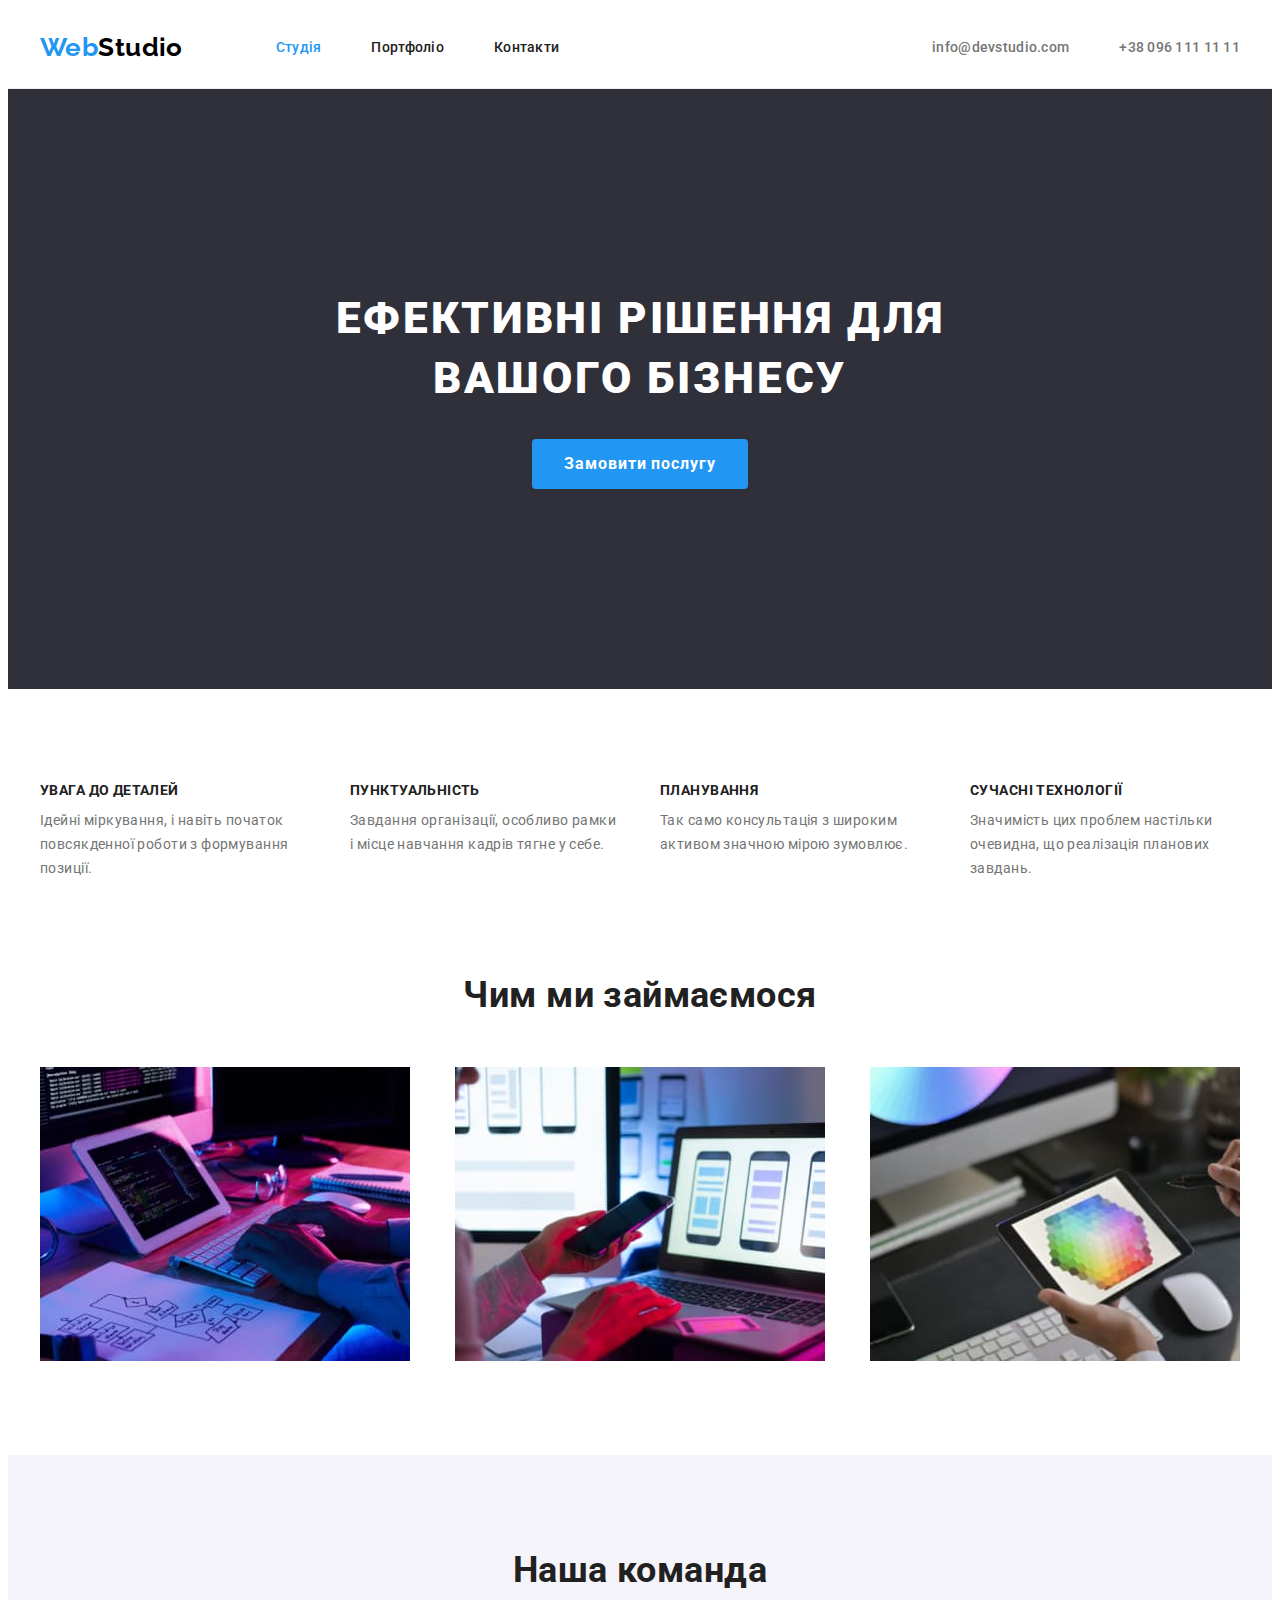
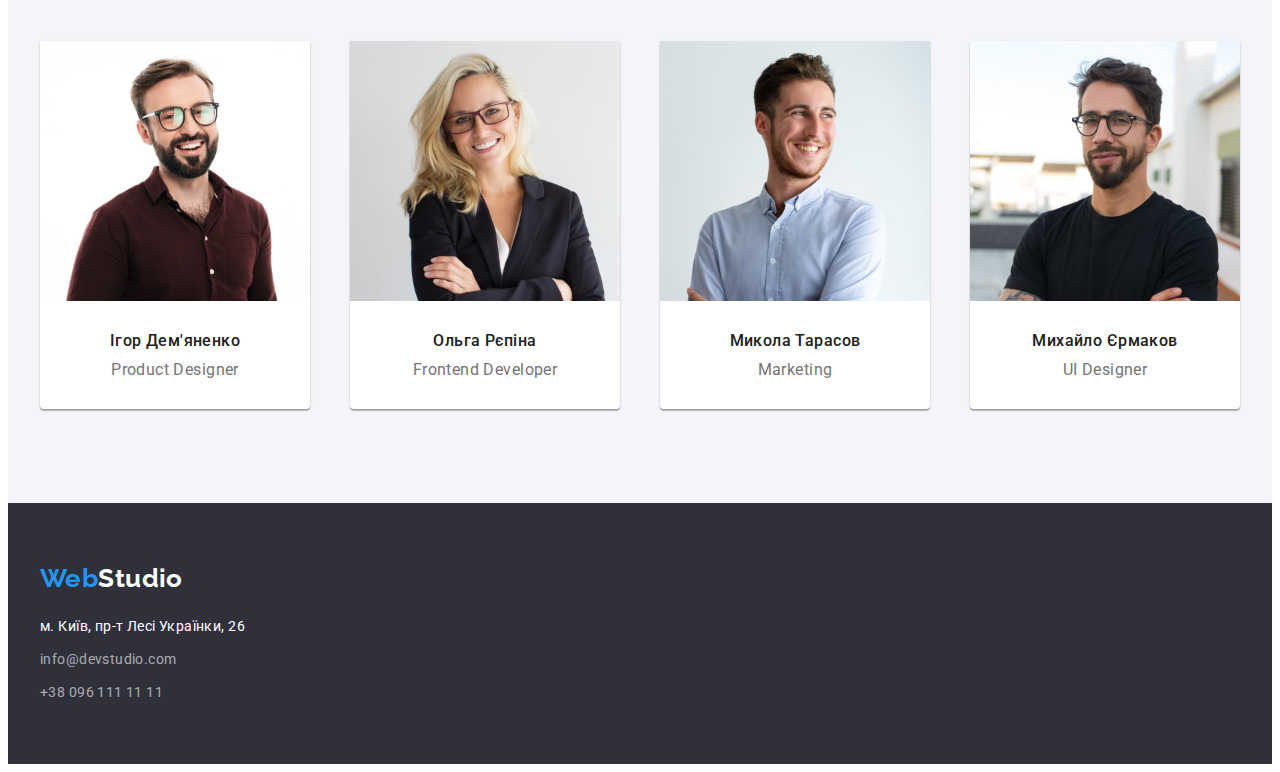
==== index.html @ 8fa9a2db "Initial commit" ====
<!DOCTYPE html>
<html lang="uk">
  <head>
    <meta charset="UTF-8" />
    <meta http-equiv="X-UA-Compatible" content="IE=edge" />
    <meta name="viewport" content="width=device-width, initial-scale=1.0" />
    <title>WebStudio</title>
    <link rel="preconnect" href="https://fonts.googleapis.com" />
    <link rel="preconnect" href="https://fonts.gstatic.com" crossorigin />
    <link
      href="https://fonts.googleapis.com/css2?family=Raleway:wght@700&family=Roboto:wght@400;500;700;900&display=swap"
      rel="stylesheet"
    />
    <link
      rel="stylesheet"
      href="https://cdnjs.cloudflare.com/ajax/libs/modern-normalize/1.1.0/modern-normalize.min.css"
      integrity="sha512-wpPYUAdjBVSE4KJnH1VR1HeZfpl1ub8YT/NKx4PuQ5NmX2tKuGu6U/JRp5y+Y8XG2tV+wKQpNHVUX03MfMFn9Q=="
      crossorigin="anonymous"
      referrerpolicy="no-referrer"
    />
    <link rel="stylesheet" href="./css/styles.css" />
  </head>
  <body>
    <!-- шапка -->
    <header class="page-header">
      <div class="container container-header">
        <!-- навігація сайту -->
        <nav class="page-nav">
          <a class="link logo" href="./index.html" lang="en"
            ><span class="logo-accent">Web</span>Studio</a
          >
          <ul class="list list-nav">
            <li><a class="link page-link current" href="./index.html">Студія</a></li>
            <li><a class="link page-link" href="./portfolio.html">Портфоліо</a></li>
            <li><a class="link page-link" href="">Контакти</a></li>
          </ul>
        </nav>
        <!-- контакти -->
        <ul class="list header-contact">
          <li><a class="link contact" href="mailto:info@devstudio.com">info@devstudio.com</a></li>
          <li><a class="link contact" href="tel:+380961111111">+38 096 111 11 11</a></li>
        </ul>
      </div>
    </header>
    <main>
      <!-- герой -->
      <section class="section section-hero">
        <div class="container container-hero">
          <h1 class="main-title">Ефективні рішення для вашого бізнесу</h1>
          <button class="btn main-btn" type="button">Замовити послугу</button>
        </div>
      </section>
      <!-- наші переваги -->
      <section class="section section-benefit">
        <div class="container container-benefit">
          <h2 class="title visually-hidden">Наші переваги</h2>
          <ul class="list benefit-list">
            <li class="item-benefit">
              <h3 class="subtitle">Увага до деталей</h3>
              <p class="desc">
                Ідейні міркування, і навіть початок повсякденної роботи з формування позиції.
              </p>
            </li>
            <li class="item-benefit">
              <h3 class="subtitle">Пунктуальність</h3>
              <p class="desc">
                Завдання організації, особливо рамки і місце навчання кадрів тягне у себе.
              </p>
            </li>
            <li class="item-benefit">
              <h3 class="subtitle">Планування</h3>
              <p class="desc">Так само консультація з широким активом значною мірою зумовлює.</p>
            </li>
            <li class="item-benefit">
              <h3 class="subtitle">Сучасні технології</h3>
              <p class="desc">
                Значимість цих проблем настільки очевидна, що реалізація планових завдань.
              </p>
            </li>
          </ul>
        </div>
      </section>
      <!-- чим ми займаємося -->
      <section class="section section-work">
        <div class="container container-work">
          <h2 class="title">Чим ми займаємося</h2>
          <ul class="list work-list">
            <li>
              <img src="./images/img1.jpg" alt="людина пише код на комп'ютері" width="370" />
            </li>
            <li>
              <img src="./images/img2.jpg" alt="телефон та ноутбук" width="370" />
            </li>
            <li>
              <img src="./images/img3.jpg" alt="палітра кольорів в планшеті" width="370" />
            </li>
          </ul>
        </div>
      </section>
      <!-- наша команда -->
      <section class="section section-team">
        <div class="container container-team">
          <h2 class="title">Наша команда</h2>
          <ul class="list team-list">
            <li class="team-card">
              <img src="./images/photo1.jpg" alt="Ігор Дем'яненко" width="270" />
              <div class="box-team-desc">
                <h3 class="subtitle-team">Ігор Дем'яненко</h3>
                <p class="desc-team" lang="en">Product Designer</p>
              </div>
            </li>
            <li class="team-card">
              <img src="./images/photo2.jpg" alt="Ольга Рєпіна" width="270" />
              <div class="box-team-desc">
                <h3 class="subtitle-team">Ольга Рєпіна</h3>
                <p class="desc-team" lang="en">Frontend Developer</p>
              </div>
            </li>
            <li class="team-card">
              <img src="./images/photo3.jpg" alt="Микола Тарасов" width="270" />
              <div class="box-team-desc">
                <h3 class="subtitle-team">Микола Тарасов</h3>
                <p class="desc-team" lang="en">Marketing</p>
              </div>
            </li>
            <li class="team-card">
              <img src="./images/photo4.jpg" alt="Михайло Єрмаков" width="270" />
              <div class="box-team-desc">
                <h3 class="subtitle-team">Михайло Єрмаков</h3>
                <p class="desc-team" lang="en">UI Designer</p>
              </div>
            </li>
          </ul>
        </div>
      </section>
    </main>
    <!-- футер -->
    <footer class="section-footer">
      <div class="container container-footer">
        <a class="link logo" href="./index.html" lang="en"
          ><span class="logo-accent">Web</span>Studio</a
        >
        <address class="address">
          <ul class="list address-list">
            <li>
              <a
                class="link address-footer"
                href="https://goo.gl/maps/zH75rS2YAsL2FQoD8"
                target="_blank"
                rel="noreferrer noopener nofollow"
                >м. Київ, пр-т Лесі Українки, 26</a
              >
            </li>
            <li>
              <a class="link contact-footer" href="mailto:info@devstudio.com">info@devstudio.com</a>
            </li>
            <li>
              <a class="link contact-footer" href="tel:+380961111111">+38 096 111 11 11</a>
            </li>
          </ul>
        </address>
      </div>
    </footer>
  </body>
</html>
---- css/styles.css ----
/* змінні */
:root {
  --color-main: #ffffff;
  --color-accent: #2196f3;
  --color-logo: #000000;

  --text-color-main: #757575;
  --text-color-secondary: #212121;
  --text-color-contact: rgba(255, 255, 255, 0.6);

  --bgn-color-light: #f5f4fa;
  --bgn-color-dark: #2f303a;

  --btn-color-accent: #188ce8;
  --line-header-color: #ececec;
  --border-card-color: #eeeeee;

  --shadow-button-color: 0px 4px 4px rgba(0, 0, 0, 0.15);
  --shadow-card-color: 0px 1px 3px rgba(0, 0, 0, 0.12), 0px 1px 1px rgba(0, 0, 0, 0.14),
    0px 2px 1px rgba(0, 0, 0, 0.2);
  --shadow-filter-color: 0px 3px 1px rgba(0, 0, 0, 0.1), 0px 1px 2px rgba(0, 0, 0, 0.08),
    0px 2px 2px rgba(0, 0, 0, 0.12);
}

/* глобальні стилі */

body {
  font-family: 'Roboto', sans-serif;
  font-size: 14px;
  line-height: 1.71;
  letter-spacing: 0.03em;
  color: var(--text-color-main);
  background-color: var(--color-main);
}

.link {
  text-decoration: none;
  color: inherit;
}

.list {
  list-style: none;
  padding: 0;
  margin: 0;
}

.btn {
  font-family: 'Roboto', sans-serif;
  font-weight: 500;
  font-size: 16px;
  line-height: 1.62;
  letter-spacing: 0.03em;
  text-align: center;
  color: var(--text-color-secondary);
  background-color: var(--bgn-color-light);
  cursor: pointer;
  display: inline-block;
  border: none;
  border-radius: 4px;
  padding: 6px 22px;
}

.btn:hover,
.btn:focus {
  color: var(--color-main);
  background-color: var(--color-accent);
  box-shadow: var(--shadow-filter-color);
}

.visually-hidden {
  position: absolute;
  white-space: nowrap;
  width: 1px;
  height: 1px;
  overflow: hidden;
  border: 0;
  padding: 0;
  clip: rect(0 0 0 0);
  clip-path: inset(50%);
  margin: -1px;
}

section {
  padding-top: 94px;
  padding-bottom: 94px;
}

.container {
  width: 1200px;
  padding-right: 15px;
  padding-left: 15px;
  margin-left: auto;
  margin-right: auto;
}

h1,
h2,
h3,
p {
  margin: 0;
}

img {
  display: block;
}

/* хедер */
.page-header {
  padding-top: 24px;
  padding-bottom: 25px;
  border-bottom: 1px solid var(--line-header-color);
}

.container-header {
  display: flex;
  justify-content: space-between;
  align-items: center;
}

.page-nav {
  display: flex;
  align-items: center;
  gap: 93px;
}

.list-nav {
  display: flex;
  gap: 50px;
}

.logo {
  font-family: 'Raleway', sans-serif;
  font-weight: 700;
  font-size: 26px;
  line-height: 1.19;
  color: var(--color-logo);
}

.page-link,
.contact {
  font-weight: 500;
  line-height: 1.14;
  letter-spacing: 0.02em;
}

.page-link {
  color: var(--text-color-secondary);
}

.header-contact {
  display: flex;
  gap: 50px;
}

.logo-accent,
.current,
.page-link:hover,
.page-link:focus,
.contact:hover,
.contact:focus,
.contact-footer:hover,
.contact-footer:focus {
  color: var(--color-accent);
}

/* герой */
.section-hero {
  padding-top: 200px;
  padding-bottom: 200px;
  background-color: var(--bgn-color-dark);
}

.container-hero {
  text-align: center;
}

.main-title {
  font-weight: 900;
  font-size: 44px;
  line-height: 1.36;
  letter-spacing: 0.06em;
  text-transform: uppercase;
  color: var(--color-main);
  width: 696px;
  margin-left: auto;
  margin-right: auto;
  margin-bottom: 30px;
}

.main-btn {
  font-weight: 700;
  line-height: 1.88;
  letter-spacing: 0.06em;
  color: var(--color-main);
  background-color: var(--color-accent);
  padding: 10px 32px;
}

.main-btn:hover,
.main-btn:focus {
  background-color: var(--btn-color-accent);
  box-shadow: var(--shadow-button-color);
  padding: 10px 32px;
}

/* наші переваги */
.benefit-list {
  display: flex;
  justify-content: space-between;
}

.item-benefit {
  width: 270px;
}

.subtitle {
  font-size: 14px;
  line-height: 1.14;
  text-transform: uppercase;
  color: var(--text-color-secondary);
  margin-bottom: 10px;
}

/* чим ми займаємося */
.section-work {
  padding-top: 0;
}

.title {
  font-size: 36px;
  line-height: 1.17;
  text-align: center;
  color: var(--text-color-secondary);
  margin-bottom: 50px;
}

.work-list {
  display: flex;
  justify-content: space-between;
}

/* наша команда */
.section-team {
  background-color: var(--bgn-color-light);
}

.team-list {
  display: flex;
  justify-content: space-between;
}
.team-card {
  width: 270px;
  box-shadow: var(--shadow-card-color);
  border-radius: 0px 0px 4px 4px;
  background-color: var(--color-main);
}

.box-team-desc {
  padding-top: 30px;
  padding-bottom: 30px;
}

.subtitle-team {
  font-weight: 500;
  color: var(--text-color-secondary);
  margin-bottom: 10px;
}

.subtitle-team,
.desc-team {
  font-size: 16px;
  line-height: 1.19;
  text-align: center;
}

/* футер */
.section-footer {
  padding-top: 60px;
  padding-bottom: 60px;
  background-color: var(--bgn-color-dark);
}

.section-footer .logo,
.address-footer {
  color: var(--color-main);
}

.address {
  font-style: inherit;
}

.address-list {
  margin-top: 20px;
}

.address-list > li:not(:first-child) {
  margin-top: 9px;
}

.contact-footer {
  color: var(--text-color-contact);
}

/*портфоліо */

.portfolio-filter {
  display: flex;
  justify-content: center;
  gap: 8px;
  margin-bottom: 50px;
}

.portfolio-list {
  display: flex;
  flex-wrap: wrap;
  gap: 30px;
}

.portfolio-item {
  flex-basis: calc((100% - 2 * 30px) / 3);
}

.project-card {
  background-color: var(--color-main);
  border-right: 1px solid var(--border-card-color);
  border-bottom: 1px solid var(--border-card-color);
  border-left: 1px solid var(--border-card-color);
  padding: 20px 24px;
}

.title-portfolio {
  font-size: 18px;
  line-height: 2;
  letter-spacing: 0.06em;
  color: var(--text-color-secondary);
  margin-bottom: 4px;
}

.desc-portfolio {
  font-size: 16px;
  line-height: 1.88;
}
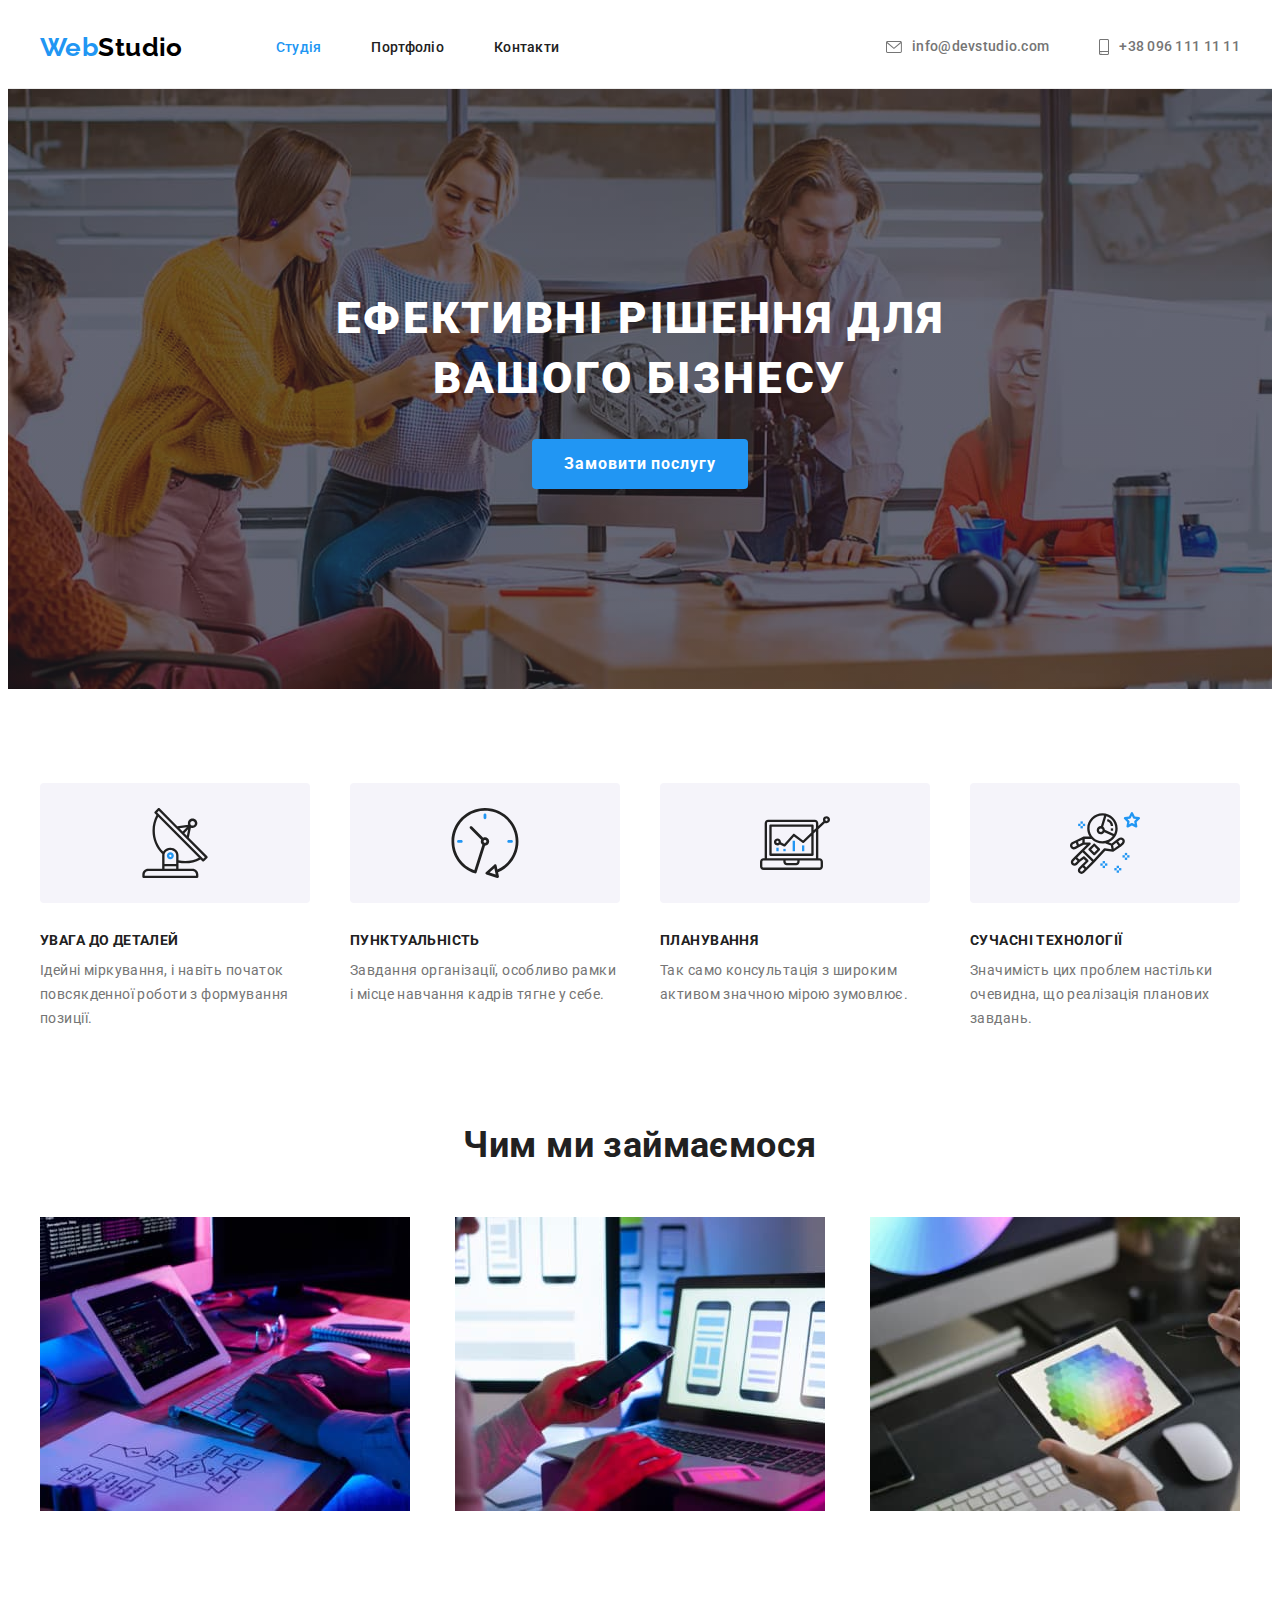
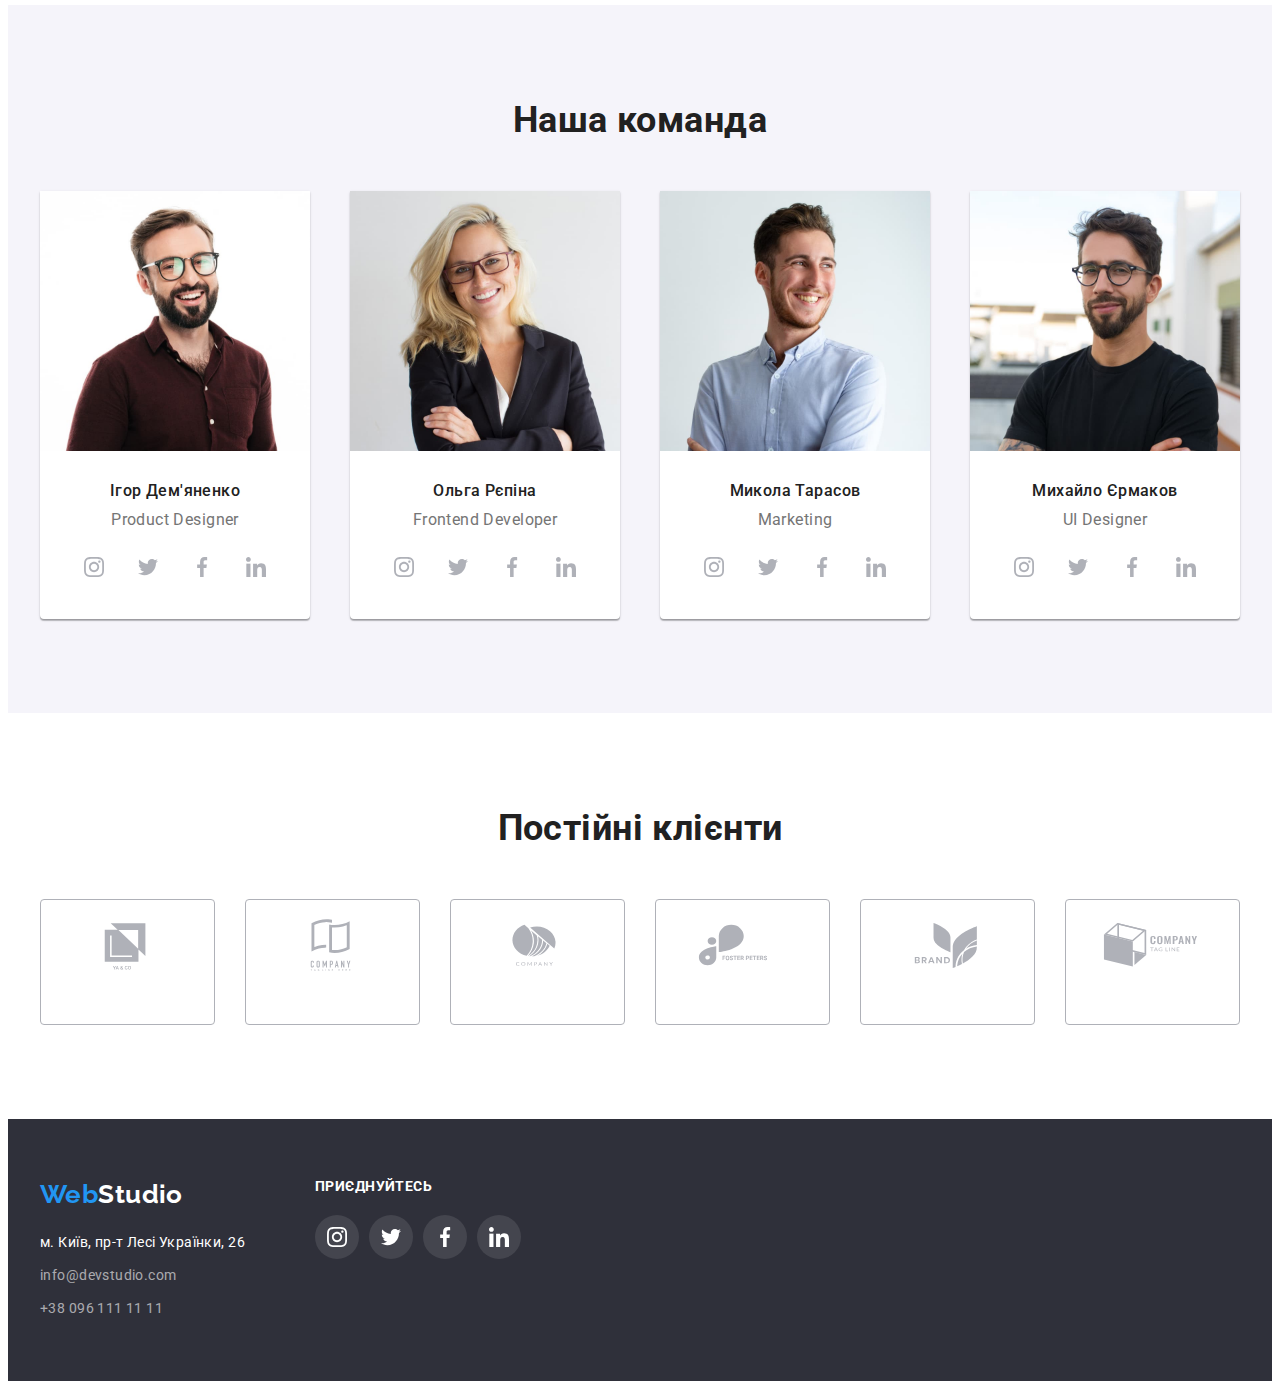
==== commit 06c9dbd4: "додає декоративні ефекти" ====
--- a/index.html
+++ b/index.html
@@ -22,7 +22,8 @@
   </head>
   <body>
     <!-- шапка -->
-    <header class="page-header">
+
+    <header class="section page-header">
       <div class="container container-header">
         <!-- навігація сайту -->
         <nav class="page-nav">
@@ -37,13 +38,24 @@
         </nav>
         <!-- контакти -->
         <ul class="list header-contact">
-          <li><a class="link contact" href="mailto:info@devstudio.com">info@devstudio.com</a></li>
-          <li><a class="link contact" href="tel:+380961111111">+38 096 111 11 11</a></li>
+          <li class="contact-item">
+            <svg class="icon-contact" width="16px" height="12px">
+              <use href="./images/sprite/icons.svg#icon-mail"></use>
+            </svg>
+            <a class="link contact" href="mailto:info@devstudio.com">info@devstudio.com</a>
+          </li>
+          <li class="contact-item">
+            <svg class="icon-contact" width="10px" height="16px">
+              <use href="./images/sprite/icons.svg#icon-phone"></use>
+            </svg>
+            <a class="link contact" href="tel:+380961111111">+38 096 111 11 11</a>
+          </li>
         </ul>
       </div>
     </header>
     <main>
       <!-- герой -->
+
       <section class="section section-hero">
         <div class="container container-hero">
           <h1 class="main-title">Ефективні рішення для вашого бізнесу</h1>
@@ -51,27 +63,51 @@
         </div>
       </section>
       <!-- наші переваги -->
+
       <section class="section section-benefit">
         <div class="container container-benefit">
           <h2 class="title visually-hidden">Наші переваги</h2>
           <ul class="list benefit-list">
             <li class="item-benefit">
+              <div class="benefit-box">
+                <svg class="icon-benefit" width="70px" height="70px">
+                  <use href="./images/sprite/icons.svg#icon-antena"></use>
+                </svg>
+              </div>
               <h3 class="subtitle">Увага до деталей</h3>
               <p class="desc">
                 Ідейні міркування, і навіть початок повсякденної роботи з формування позиції.
               </p>
             </li>
             <li class="item-benefit">
+              <div class="benefit-box">
+                <svg class="icon-benefit" width="70px" height="70px">
+                  <use href="./images/sprite/icons.svg#icon-clock"></use>
+                </svg>
+              </div>
+
               <h3 class="subtitle">Пунктуальність</h3>
               <p class="desc">
                 Завдання організації, особливо рамки і місце навчання кадрів тягне у себе.
               </p>
             </li>
             <li class="item-benefit">
+              <div class="benefit-box">
+                <svg class="icon-benefit" width="70px" height="70px">
+                  <use href="./images/sprite/icons.svg#icon-diagram"></use>
+                </svg>
+              </div>
+
               <h3 class="subtitle">Планування</h3>
               <p class="desc">Так само консультація з широким активом значною мірою зумовлює.</p>
             </li>
             <li class="item-benefit">
+              <div class="benefit-box">
+                <svg class="icon-benefit" width="70px" height="70px">
+                  <use href="./images/sprite/icons.svg#icon-astronaut"></use>
+                </svg>
+              </div>
+
               <h3 class="subtitle">Сучасні технології</h3>
               <p class="desc">
                 Значимість цих проблем настільки очевидна, що реалізація планових завдань.
@@ -81,84 +117,251 @@
         </div>
       </section>
       <!-- чим ми займаємося -->
+
       <section class="section section-work">
         <div class="container container-work">
           <h2 class="title">Чим ми займаємося</h2>
           <ul class="list work-list">
             <li>
-              <img src="./images/img1.jpg" alt="людина пише код на комп'ютері" width="370" />
+              <img
+                src="./images/section-work/img1.jpg"
+                alt="людина пише код на комп'ютері"
+                width="370"
+              />
             </li>
             <li>
-              <img src="./images/img2.jpg" alt="телефон та ноутбук" width="370" />
+              <img src="./images/section-work/img2.jpg" alt="телефон та ноутбук" width="370" />
             </li>
             <li>
-              <img src="./images/img3.jpg" alt="палітра кольорів в планшеті" width="370" />
+              <img
+                src="./images/section-work/img3.jpg"
+                alt="палітра кольорів в планшеті"
+                width="370"
+              />
             </li>
           </ul>
         </div>
       </section>
       <!-- наша команда -->
+
       <section class="section section-team">
         <div class="container container-team">
           <h2 class="title">Наша команда</h2>
           <ul class="list team-list">
             <li class="team-card">
-              <img src="./images/photo1.jpg" alt="Ігор Дем'яненко" width="270" />
+              <img src="./images/section-team/photo1.jpg" alt="Ігор Дем'яненко" width="270" />
               <div class="box-team-desc">
                 <h3 class="subtitle-team">Ігор Дем'яненко</h3>
                 <p class="desc-team" lang="en">Product Designer</p>
+                <ul class="list social-link-list">
+                  <li class="social-link-item">
+                    <svg class="icon-social-link" width="20px" height="20px">
+                      <use href="./images/sprite/icons.svg#icon-instagram"></use>
+                    </svg>
+                  </li>
+                  <li class="social-link-item">
+                    <svg class="icon-social-link" width="20px" height="20px">
+                      <use href="./images/sprite/icons.svg#icon-twitter"></use>
+                    </svg>
+                  </li>
+                  <li class="social-link-item">
+                    <svg class="icon-social-link" width="20px" height="20px">
+                      <use href="./images/sprite/icons.svg#icon-facebook"></use>
+                    </svg>
+                  </li>
+                  <li class="social-link-item">
+                    <svg class="icon-social-link" width="20px" height="20px">
+                      <use href="./images/sprite/icons.svg#icon-linkedin"></use>
+                    </svg>
+                  </li>
+                </ul>
               </div>
             </li>
             <li class="team-card">
-              <img src="./images/photo2.jpg" alt="Ольга Рєпіна" width="270" />
+              <img src="./images/section-team/photo2.jpg" alt="Ольга Рєпіна" width="270" />
               <div class="box-team-desc">
                 <h3 class="subtitle-team">Ольга Рєпіна</h3>
                 <p class="desc-team" lang="en">Frontend Developer</p>
+                <ul class="list social-link-list">
+                  <li class="social-link-item">
+                    <svg class="icon-social-link" width="20px" height="20px">
+                      <use href="./images/sprite/icons.svg#icon-instagram"></use>
+                    </svg>
+                  </li>
+                  <li class="social-link-item">
+                    <svg class="icon-social-link" width="20px" height="20px">
+                      <use href="./images/sprite/icons.svg#icon-twitter"></use>
+                    </svg>
+                  </li>
+                  <li class="social-link-item">
+                    <svg class="icon-social-link" width="20px" height="20px">
+                      <use href="./images/sprite/icons.svg#icon-facebook"></use>
+                    </svg>
+                  </li>
+                  <li class="social-link-item">
+                    <svg class="icon-social-link" width="20px" height="20px">
+                      <use href="./images/sprite/icons.svg#icon-linkedin"></use>
+                    </svg>
+                  </li>
+                </ul>
               </div>
             </li>
             <li class="team-card">
-              <img src="./images/photo3.jpg" alt="Микола Тарасов" width="270" />
+              <img src="./images/section-team/photo3.jpg" alt="Микола Тарасов" width="270" />
               <div class="box-team-desc">
                 <h3 class="subtitle-team">Микола Тарасов</h3>
                 <p class="desc-team" lang="en">Marketing</p>
+                <ul class="list social-link-list">
+                  <li class="social-link-item">
+                    <svg class="icon-social-link" width="20px" height="20px">
+                      <use href="./images/sprite/icons.svg#icon-instagram"></use>
+                    </svg>
+                  </li>
+                  <li class="social-link-item">
+                    <svg class="icon-social-link" width="20px" height="20px">
+                      <use href="./images/sprite/icons.svg#icon-twitter"></use>
+                    </svg>
+                  </li>
+                  <li class="social-link-item">
+                    <svg class="icon-social-link" width="20px" height="20px">
+                      <use href="./images/sprite/icons.svg#icon-facebook"></use>
+                    </svg>
+                  </li>
+                  <li class="social-link-item">
+                    <svg class="icon-social-link" width="20px" height="20px">
+                      <use href="./images/sprite/icons.svg#icon-linkedin"></use>
+                    </svg>
+                  </li>
+                </ul>
               </div>
             </li>
             <li class="team-card">
-              <img src="./images/photo4.jpg" alt="Михайло Єрмаков" width="270" />
+              <img src="./images/section-team/photo4.jpg" alt="Михайло Єрмаков" width="270" />
               <div class="box-team-desc">
                 <h3 class="subtitle-team">Михайло Єрмаков</h3>
                 <p class="desc-team" lang="en">UI Designer</p>
-              </div>
+                <ul class="list social-link-list">
+                  <li class="social-link-item">
+                    <svg class="icon-social-link" width="20px" height="20px">
+                      <use href="./images/sprite/icons.svg#icon-instagram"></use>
+                    </svg>
+                  </li>
+                  <li class="social-link-item">
+                    <svg class="icon-social-link" width="20px" height="20px">
+                      <use href="./images/sprite/icons.svg#icon-twitter"></use>
+                    </svg>
+                  </li>
+                  <li class="social-link-item">
+                    <svg class="icon-social-link" width="20px" height="20px">
+                      <use href="./images/sprite/icons.svg#icon-facebook"></use>
+                    </svg>
+                  </li>
+                  <li class="social-link-item">
+                    <svg class="icon-social-link" width="20px" height="20px">
+                      <use href="./images/sprite/icons.svg#icon-linkedin"></use>
+                    </svg>
+                  </li>
+                </ul>
+              </div>
+            </li>
+          </ul>
+        </div>
+      </section>
+      <!-- постійні клієнти -->
+
+      <section class="section section-clients">
+        <div class="container container-clients">
+          <h2 class="title">Постійні клієнти</h2>
+          <ul class="list clients-list">
+            <li class="item-clients">
+              <svg class="icon-clients" width="106px" height="60px">
+                <use href="./images/sprite/icons.svg#icon-client1"></use>
+              </svg>
+            </li>
+            <li class="item-clients">
+              <svg class="icon-clients" width="106px" height="60px">
+                <use href="./images/sprite/icons.svg#icon-client2"></use>
+              </svg>
+            </li>
+            <li class="item-clients">
+              <svg class="icon-clients" width="106px" height="60px">
+                <use href="./images/sprite/icons.svg#icon-client3"></use>
+              </svg>
+            </li>
+            <li class="item-clients">
+              <svg class="icon-clients" width="106px" height="60px">
+                <use href="./images/sprite/icons.svg#icon-client4"></use>
+              </svg>
+            </li>
+            <li class="item-clients">
+              <svg class="icon-clients" width="106px" height="60px">
+                <use href="./images/sprite/icons.svg#icon-client5"></use>
+              </svg>
+            </li>
+            <li class="item-clients">
+              <svg class="icon-clients" width="106px" height="60px">
+                <use href="./images/sprite/icons.svg#icon-client6"></use>
+              </svg>
             </li>
           </ul>
         </div>
       </section>
     </main>
     <!-- футер -->
-    <footer class="section-footer">
+
+    <footer class="section section-footer">
       <div class="container container-footer">
-        <a class="link logo" href="./index.html" lang="en"
-          ><span class="logo-accent">Web</span>Studio</a
-        >
-        <address class="address">
-          <ul class="list address-list">
-            <li>
-              <a
-                class="link address-footer"
-                href="https://goo.gl/maps/zH75rS2YAsL2FQoD8"
-                target="_blank"
-                rel="noreferrer noopener nofollow"
-                >м. Київ, пр-т Лесі Українки, 26</a
-              >
-            </li>
-            <li>
-              <a class="link contact-footer" href="mailto:info@devstudio.com">info@devstudio.com</a>
-            </li>
-            <li>
-              <a class="link contact-footer" href="tel:+380961111111">+38 096 111 11 11</a>
-            </li>
-          </ul>
-        </address>
+        <div>
+          <a class="link logo" href="./index.html" lang="en"
+            ><span class="logo-accent">Web</span>Studio</a
+          >
+          <address class="address">
+            <ul class="list address-list">
+              <li>
+                <a
+                  class="link address-footer"
+                  href="https://goo.gl/maps/zH75rS2YAsL2FQoD8"
+                  target="_blank"
+                  rel="noreferrer noopener nofollow"
+                  >м. Київ, пр-т Лесі Українки, 26</a
+                >
+              </li>
+              <li>
+                <a class="link contact-footer" href="mailto:info@devstudio.com"
+                  >info@devstudio.com</a
+                >
+              </li>
+              <li>
+                <a class="link contact-footer" href="tel:+380961111111">+38 096 111 11 11</a>
+              </li>
+            </ul>
+          </address>
+        </div>
+        <div>
+          <h2 class="call-to-action">Приєднуйтесь</h2>
+          <ul class="list social-link-list">
+            <li class="social-link-item social-link">
+              <svg class="icon-social-link" width="20px" height="20px">
+                <use href="./images/sprite/icons.svg#icon-instagram"></use>
+              </svg>
+            </li>
+            <li class="social-link-item social-link">
+              <svg class="icon-social-link" width="20px" height="20px">
+                <use href="./images/sprite/icons.svg#icon-twitter"></use>
+              </svg>
+            </li>
+            <li class="social-link-item social-link">
+              <svg class="icon-social-link" width="20px" height="20px">
+                <use href="./images/sprite/icons.svg#icon-facebook"></use>
+              </svg>
+            </li>
+            <li class="social-link-item social-link">
+              <svg class="icon-social-link" width="20px" height="20px">
+                <use href="./images/sprite/icons.svg#icon-linkedin"></use>
+              </svg>
+            </li>
+          </ul>
+        </div>
       </div>
     </footer>
   </body>
--- a/css/styles.css
+++ b/css/styles.css
@@ -1,4 +1,5 @@
 /* змінні */
+
 :root {
   --color-main: #ffffff;
   --color-accent: #2196f3;
@@ -10,16 +11,22 @@
 
   --bgn-color-light: #f5f4fa;
   --bgn-color-dark: #2f303a;
+  --bgn-color-hero: #c4c4c4;
 
   --btn-color-accent: #188ce8;
   --line-header-color: #ececec;
   --border-card-color: #eeeeee;
+
+  --icon-color: #afb1b8;
+  --socials-color: rgba(255, 255, 255, 0.1);
 
   --shadow-button-color: 0px 4px 4px rgba(0, 0, 0, 0.15);
   --shadow-card-color: 0px 1px 3px rgba(0, 0, 0, 0.12), 0px 1px 1px rgba(0, 0, 0, 0.14),
     0px 2px 1px rgba(0, 0, 0, 0.2);
   --shadow-filter-color: 0px 3px 1px rgba(0, 0, 0, 0.1), 0px 1px 2px rgba(0, 0, 0, 0.08),
     0px 2px 2px rgba(0, 0, 0, 0.12);
+  --shadow-portfolio-color: 0px 1px 1px rgba(0, 0, 0, 0.12), 0px 4px 4px rgba(0, 0, 0, 0.06),
+    1px 4px 6px rgba(0, 0, 0, 0.16);
 }
 
 /* глобальні стилі */
@@ -80,7 +87,10 @@
   margin: -1px;
 }
 
-section {
+.section {
+  max-width: 1600px;
+  margin-left: auto;
+  margin-right: auto;
   padding-top: 94px;
   padding-bottom: 94px;
 }
@@ -105,6 +115,7 @@
 }
 
 /* хедер */
+
 .page-header {
   padding-top: 24px;
   padding-bottom: 25px;
@@ -156,18 +167,35 @@
 .current,
 .page-link:hover,
 .page-link:focus,
-.contact:hover,
 .contact:focus,
 .contact-footer:hover,
 .contact-footer:focus {
   color: var(--color-accent);
 }
 
+.contact-item {
+  display: flex;
+  align-items: center;
+  gap: 10px;
+  fill: var(--text-color-main);
+}
+
+.contact-item:hover {
+  fill: var(--color-accent);
+  color: var(--color-accent);
+}
+
 /* герой */
+
 .section-hero {
   padding-top: 200px;
   padding-bottom: 200px;
-  background-color: var(--bgn-color-dark);
+  background-color: var(--bgn-color-hero);
+  background: linear-gradient(to right, rgba(47, 48, 58, 0.4), rgba(47, 48, 58, 0.4)),
+    url('../images/section-hero/hero-image-bgn.jpg');
+  background-repeat: no-repeat;
+  background-position: center;
+  background-size: cover;
 }
 
 .container-hero {
@@ -204,6 +232,7 @@
 }
 
 /* наші переваги */
+
 .benefit-list {
   display: flex;
   justify-content: space-between;
@@ -211,6 +240,17 @@
 
 .item-benefit {
   width: 270px;
+}
+
+.benefit-box {
+  display: flex;
+  justify-content: center;
+  align-items: center;
+  width: 270px;
+  height: 120px;
+  background-color: var(--bgn-color-light);
+  border-radius: 4px;
+  margin-bottom: 30px;
 }
 
 .subtitle {
@@ -222,6 +262,7 @@
 }
 
 /* чим ми займаємося */
+
 .section-work {
   padding-top: 0;
 }
@@ -240,6 +281,7 @@
 }
 
 /* наша команда */
+
 .section-team {
   background-color: var(--bgn-color-light);
 }
@@ -273,13 +315,66 @@
   text-align: center;
 }
 
+.desc-team {
+  margin-bottom: 16px;
+}
+
+.social-link-list {
+  display: flex;
+  justify-content: center;
+  gap: 10px;
+}
+
+.social-link-item {
+  display: flex;
+  justify-content: center;
+  align-items: center;
+  width: 44px;
+  height: 44px;
+  border-radius: 50%;
+  fill: var(--icon-color);
+}
+
+.social-link-item:hover {
+  fill: var(--color-main);
+  background-color: var(--color-accent);
+}
+
+/* постійні клієнти */
+
+.clients-list {
+  display: flex;
+  justify-content: center;
+  gap: 30px;
+}
+
+.item-clients {
+  width: 170px;
+  height: 92px;
+  border: 1px solid var(--icon-color);
+  border-radius: 4px;
+  padding: 16px 32px;
+  fill: var(--icon-color);
+}
+
+.item-clients:hover {
+  border-color: var(--color-accent);
+  fill: var(--color-accent);
+}
+
 /* футер */
+
 .section-footer {
   padding-top: 60px;
   padding-bottom: 60px;
   background-color: var(--bgn-color-dark);
 }
 
+.container-footer {
+  display: flex;
+  gap: 70px;
+}
+
 .section-footer .logo,
 .address-footer {
   color: var(--color-main);
@@ -301,6 +396,19 @@
   color: var(--text-color-contact);
 }
 
+.call-to-action {
+  font-size: 14px;
+  line-height: 1.14;
+  text-transform: uppercase;
+  color: var(--color-main);
+  margin-bottom: 20px;
+}
+
+.social-link {
+  fill: var(--color-main);
+  background-color: var(--socials-color);
+}
+
 /*портфоліо */
 
 .portfolio-filter {
@@ -318,6 +426,10 @@
 
 .portfolio-item {
   flex-basis: calc((100% - 2 * 30px) / 3);
+}
+
+.portfolio-item:hover {
+  box-shadow: var(--shadow-portfolio-color);
 }
 
 .project-card {
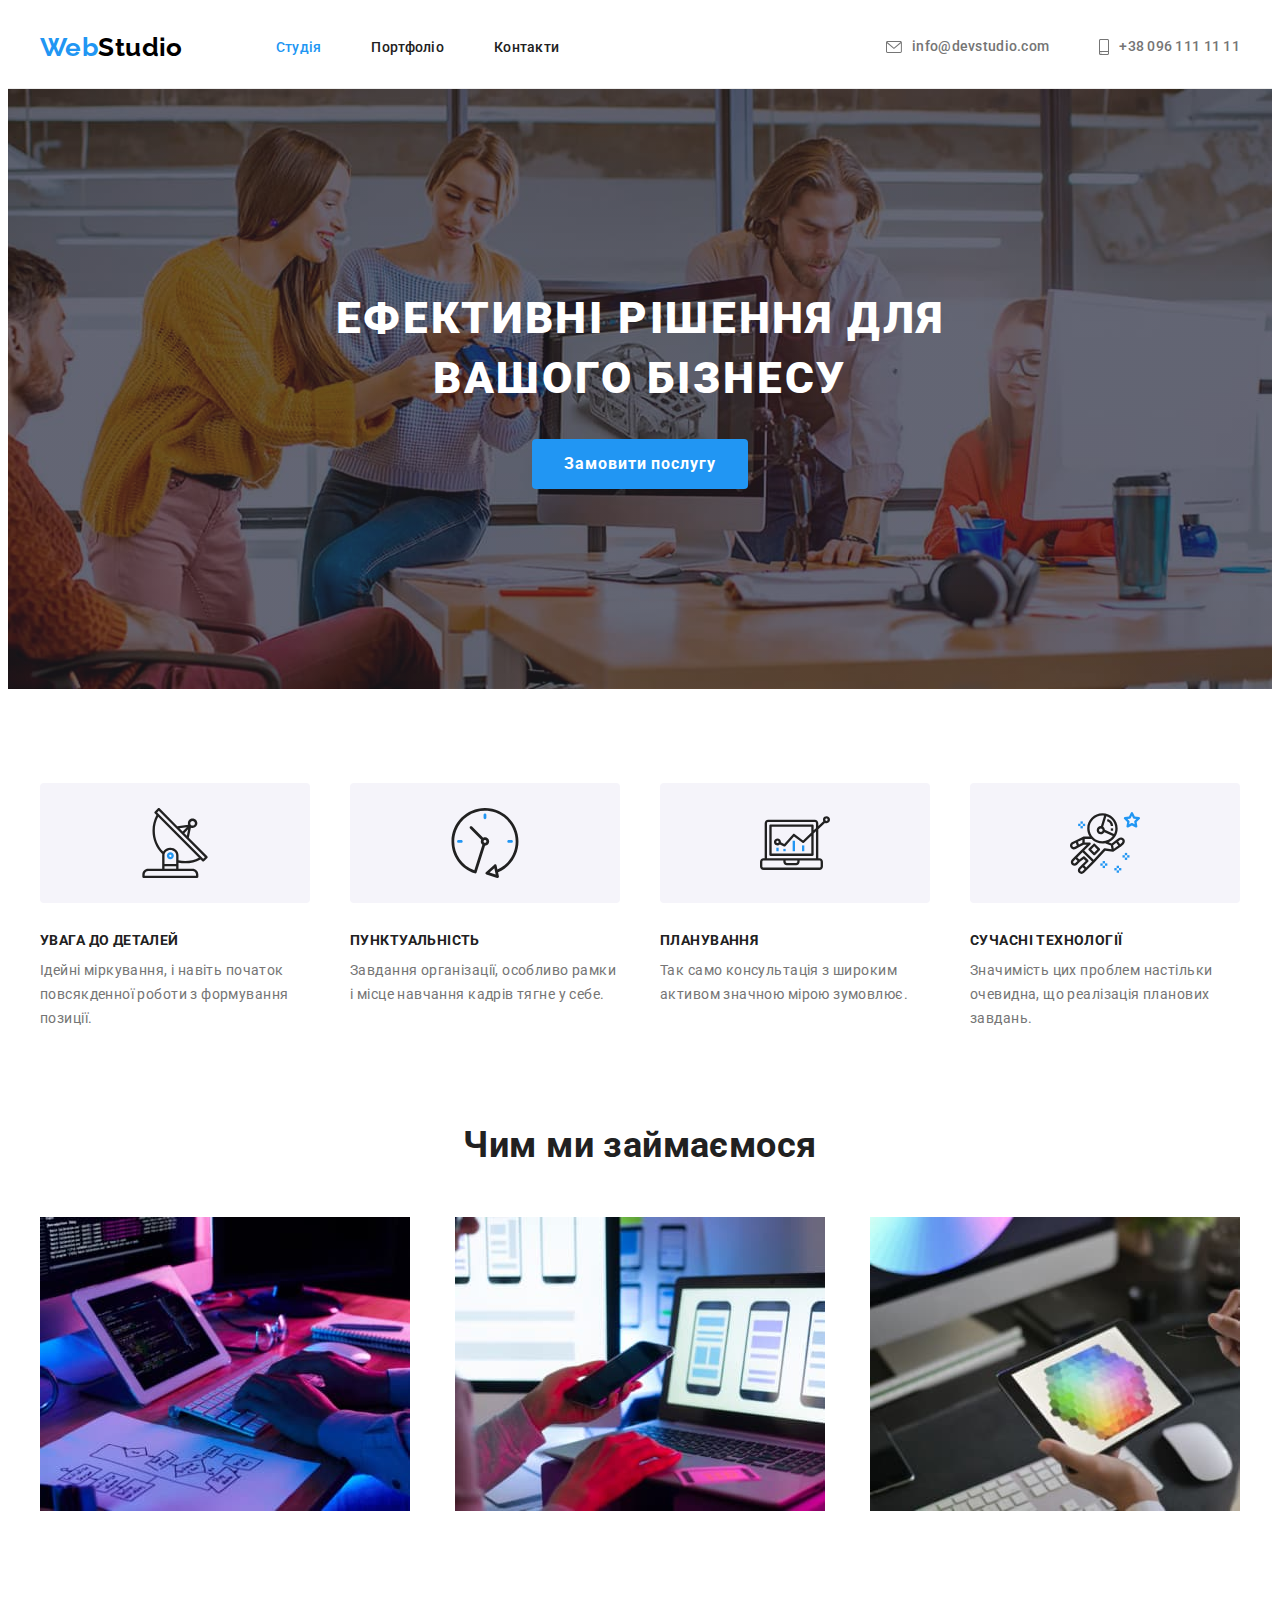
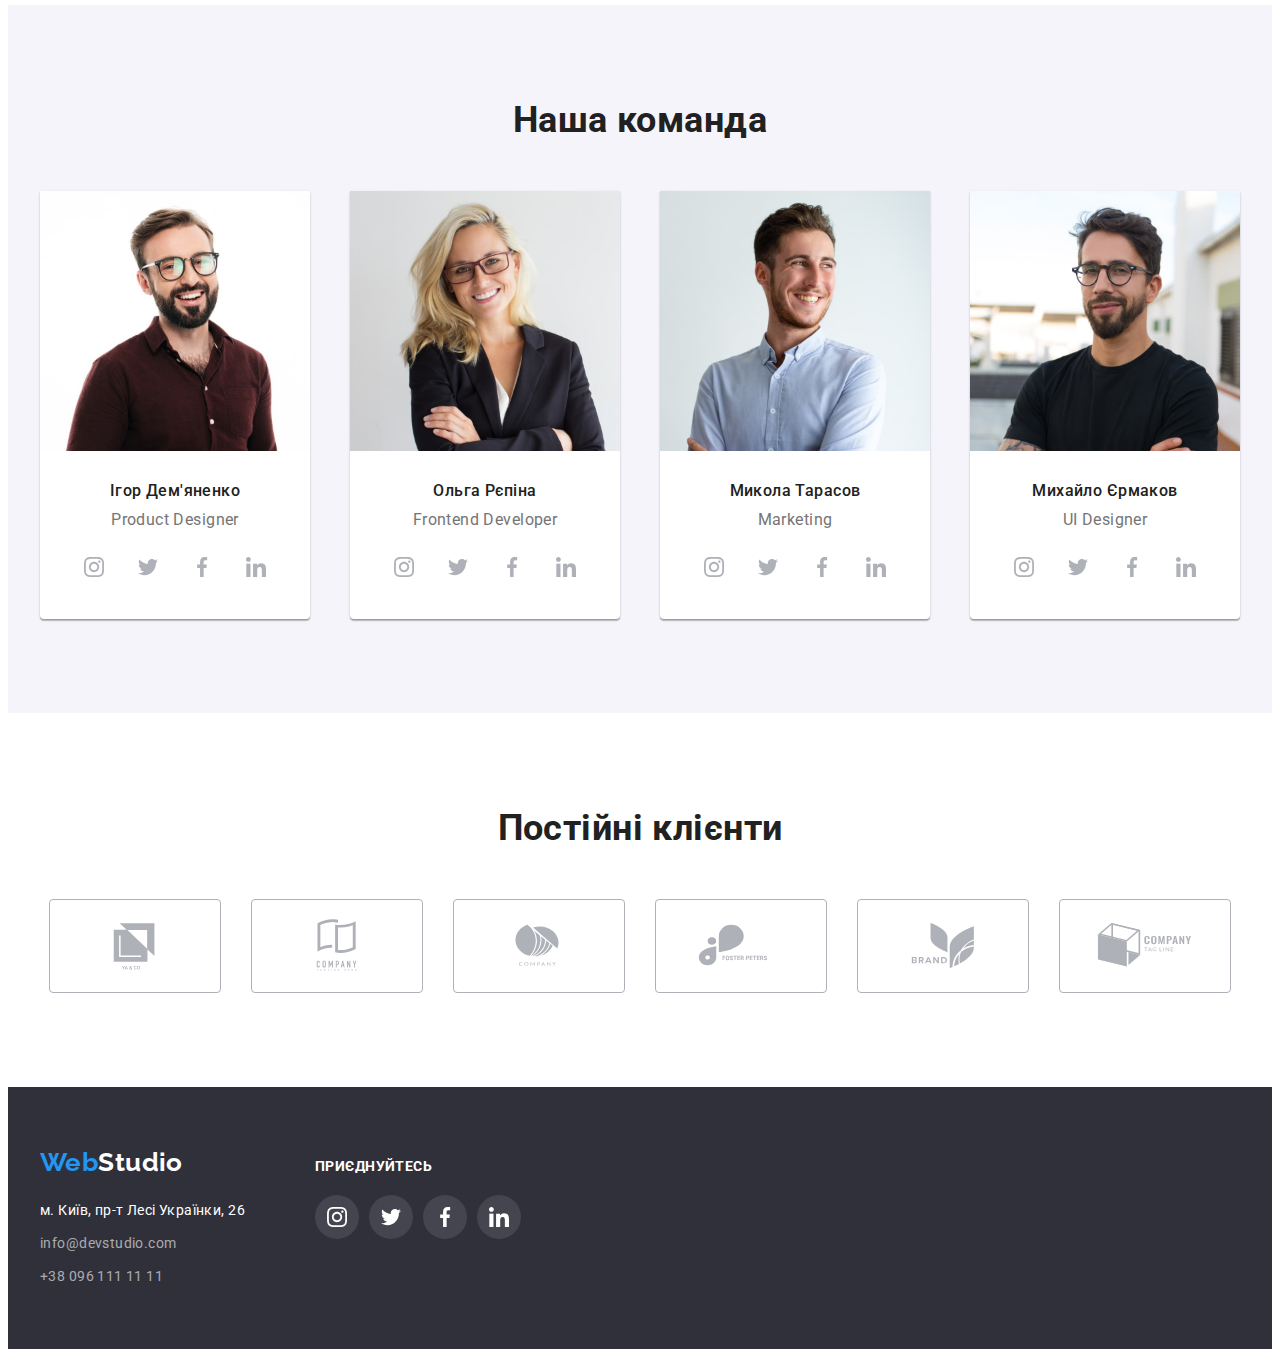
==== commit 223d608d: "додає фокус на іконки" ====
--- a/index.html
+++ b/index.html
@@ -38,17 +38,21 @@
         </nav>
         <!-- контакти -->
         <ul class="list header-contact">
-          <li class="contact-item">
-            <svg class="icon-contact" width="16px" height="12px">
-              <use href="./images/sprite/icons.svg#icon-mail"></use>
-            </svg>
-            <a class="link contact" href="mailto:info@devstudio.com">info@devstudio.com</a>
+          <li>
+            <a class="link contact contact-item" href="mailto:info@devstudio.com">
+              <svg class="icon-contact" width="16px" height="12px">
+                <use href="./images/sprite/icons.svg#icon-mail"></use>
+              </svg>
+              info@devstudio.com</a
+            >
           </li>
-          <li class="contact-item">
-            <svg class="icon-contact" width="10px" height="16px">
-              <use href="./images/sprite/icons.svg#icon-phone"></use>
-            </svg>
-            <a class="link contact" href="tel:+380961111111">+38 096 111 11 11</a>
+          <li>
+            <a class="link contact contact-item" href="tel:+380961111111">
+              <svg class="icon-contact" width="10px" height="16px">
+                <use href="./images/sprite/icons.svg#icon-phone"></use>
+              </svg>
+              +38 096 111 11 11</a
+            >
           </li>
         </ul>
       </div>
@@ -154,25 +158,33 @@
                 <h3 class="subtitle-team">Ігор Дем'яненко</h3>
                 <p class="desc-team" lang="en">Product Designer</p>
                 <ul class="list social-link-list">
-                  <li class="social-link-item">
-                    <svg class="icon-social-link" width="20px" height="20px">
-                      <use href="./images/sprite/icons.svg#icon-instagram"></use>
-                    </svg>
-                  </li>
-                  <li class="social-link-item">
-                    <svg class="icon-social-link" width="20px" height="20px">
-                      <use href="./images/sprite/icons.svg#icon-twitter"></use>
-                    </svg>
-                  </li>
-                  <li class="social-link-item">
-                    <svg class="icon-social-link" width="20px" height="20px">
-                      <use href="./images/sprite/icons.svg#icon-facebook"></use>
-                    </svg>
-                  </li>
-                  <li class="social-link-item">
-                    <svg class="icon-social-link" width="20px" height="20px">
-                      <use href="./images/sprite/icons.svg#icon-linkedin"></use>
-                    </svg>
+                  <li>
+                    <a class="link social-link-item" href="">
+                      <svg class="icon-social-link" width="20px" height="20px">
+                        <use href="./images/sprite/icons.svg#icon-instagram"></use>
+                      </svg>
+                    </a>
+                  </li>
+                  <li>
+                    <a class="link social-link-item" href="">
+                      <svg class="icon-social-link" width="20px" height="20px">
+                        <use href="./images/sprite/icons.svg#icon-twitter"></use>
+                      </svg>
+                    </a>
+                  </li>
+                  <li>
+                    <a class="link social-link-item" href="">
+                      <svg class="icon-social-link" width="20px" height="20px">
+                        <use href="./images/sprite/icons.svg#icon-facebook"></use>
+                      </svg>
+                    </a>
+                  </li>
+                  <li>
+                    <a class="link social-link-item" href="">
+                      <svg class="icon-social-link" width="20px" height="20px">
+                        <use href="./images/sprite/icons.svg#icon-linkedin"></use>
+                      </svg>
+                    </a>
                   </li>
                 </ul>
               </div>
@@ -183,25 +195,33 @@
                 <h3 class="subtitle-team">Ольга Рєпіна</h3>
                 <p class="desc-team" lang="en">Frontend Developer</p>
                 <ul class="list social-link-list">
-                  <li class="social-link-item">
-                    <svg class="icon-social-link" width="20px" height="20px">
-                      <use href="./images/sprite/icons.svg#icon-instagram"></use>
-                    </svg>
-                  </li>
-                  <li class="social-link-item">
-                    <svg class="icon-social-link" width="20px" height="20px">
-                      <use href="./images/sprite/icons.svg#icon-twitter"></use>
-                    </svg>
-                  </li>
-                  <li class="social-link-item">
-                    <svg class="icon-social-link" width="20px" height="20px">
-                      <use href="./images/sprite/icons.svg#icon-facebook"></use>
-                    </svg>
-                  </li>
-                  <li class="social-link-item">
-                    <svg class="icon-social-link" width="20px" height="20px">
-                      <use href="./images/sprite/icons.svg#icon-linkedin"></use>
-                    </svg>
+                  <li>
+                    <a class="link social-link-item" href="">
+                      <svg class="icon-social-link" width="20px" height="20px">
+                        <use href="./images/sprite/icons.svg#icon-instagram"></use>
+                      </svg>
+                    </a>
+                  </li>
+                  <li>
+                    <a class="link social-link-item" href="">
+                      <svg class="icon-social-link" width="20px" height="20px">
+                        <use href="./images/sprite/icons.svg#icon-twitter"></use>
+                      </svg>
+                    </a>
+                  </li>
+                  <li>
+                    <a class="link social-link-item" href="">
+                      <svg class="icon-social-link" width="20px" height="20px">
+                        <use href="./images/sprite/icons.svg#icon-facebook"></use>
+                      </svg>
+                    </a>
+                  </li>
+                  <li>
+                    <a class="link social-link-item" href="">
+                      <svg class="icon-social-link" width="20px" height="20px">
+                        <use href="./images/sprite/icons.svg#icon-linkedin"></use>
+                      </svg>
+                    </a>
                   </li>
                 </ul>
               </div>
@@ -212,25 +232,33 @@
                 <h3 class="subtitle-team">Микола Тарасов</h3>
                 <p class="desc-team" lang="en">Marketing</p>
                 <ul class="list social-link-list">
-                  <li class="social-link-item">
-                    <svg class="icon-social-link" width="20px" height="20px">
-                      <use href="./images/sprite/icons.svg#icon-instagram"></use>
-                    </svg>
-                  </li>
-                  <li class="social-link-item">
-                    <svg class="icon-social-link" width="20px" height="20px">
-                      <use href="./images/sprite/icons.svg#icon-twitter"></use>
-                    </svg>
-                  </li>
-                  <li class="social-link-item">
-                    <svg class="icon-social-link" width="20px" height="20px">
-                      <use href="./images/sprite/icons.svg#icon-facebook"></use>
-                    </svg>
-                  </li>
-                  <li class="social-link-item">
-                    <svg class="icon-social-link" width="20px" height="20px">
-                      <use href="./images/sprite/icons.svg#icon-linkedin"></use>
-                    </svg>
+                  <li>
+                    <a class="link social-link-item" href="">
+                      <svg class="icon-social-link" width="20px" height="20px">
+                        <use href="./images/sprite/icons.svg#icon-instagram"></use>
+                      </svg>
+                    </a>
+                  </li>
+                  <li>
+                    <a class="link social-link-item" href="">
+                      <svg class="icon-social-link" width="20px" height="20px">
+                        <use href="./images/sprite/icons.svg#icon-twitter"></use>
+                      </svg>
+                    </a>
+                  </li>
+                  <li>
+                    <a class="link social-link-item" href="">
+                      <svg class="icon-social-link" width="20px" height="20px">
+                        <use href="./images/sprite/icons.svg#icon-facebook"></use>
+                      </svg>
+                    </a>
+                  </li>
+                  <li>
+                    <a class="link social-link-item" href="">
+                      <svg class="icon-social-link" width="20px" height="20px">
+                        <use href="./images/sprite/icons.svg#icon-linkedin"></use>
+                      </svg>
+                    </a>
                   </li>
                 </ul>
               </div>
@@ -241,25 +269,33 @@
                 <h3 class="subtitle-team">Михайло Єрмаков</h3>
                 <p class="desc-team" lang="en">UI Designer</p>
                 <ul class="list social-link-list">
-                  <li class="social-link-item">
-                    <svg class="icon-social-link" width="20px" height="20px">
-                      <use href="./images/sprite/icons.svg#icon-instagram"></use>
-                    </svg>
-                  </li>
-                  <li class="social-link-item">
-                    <svg class="icon-social-link" width="20px" height="20px">
-                      <use href="./images/sprite/icons.svg#icon-twitter"></use>
-                    </svg>
-                  </li>
-                  <li class="social-link-item">
-                    <svg class="icon-social-link" width="20px" height="20px">
-                      <use href="./images/sprite/icons.svg#icon-facebook"></use>
-                    </svg>
-                  </li>
-                  <li class="social-link-item">
-                    <svg class="icon-social-link" width="20px" height="20px">
-                      <use href="./images/sprite/icons.svg#icon-linkedin"></use>
-                    </svg>
+                  <li>
+                    <a class="link social-link-item" href="">
+                      <svg class="icon-social-link" width="20px" height="20px">
+                        <use href="./images/sprite/icons.svg#icon-instagram"></use>
+                      </svg>
+                    </a>
+                  </li>
+                  <li>
+                    <a class="link social-link-item" href="">
+                      <svg class="icon-social-link" width="20px" height="20px">
+                        <use href="./images/sprite/icons.svg#icon-twitter"></use>
+                      </svg>
+                    </a>
+                  </li>
+                  <li>
+                    <a class="link social-link-item" href="">
+                      <svg class="icon-social-link" width="20px" height="20px">
+                        <use href="./images/sprite/icons.svg#icon-facebook"></use>
+                      </svg>
+                    </a>
+                  </li>
+                  <li>
+                    <a class="link social-link-item" href="">
+                      <svg class="icon-social-link" width="20px" height="20px">
+                        <use href="./images/sprite/icons.svg#icon-linkedin"></use>
+                      </svg>
+                    </a>
                   </li>
                 </ul>
               </div>
@@ -274,34 +310,46 @@
           <h2 class="title">Постійні клієнти</h2>
           <ul class="list clients-list">
             <li class="item-clients">
-              <svg class="icon-clients" width="106px" height="60px">
-                <use href="./images/sprite/icons.svg#icon-client1"></use>
-              </svg>
-            </li>
-            <li class="item-clients">
-              <svg class="icon-clients" width="106px" height="60px">
-                <use href="./images/sprite/icons.svg#icon-client2"></use>
-              </svg>
-            </li>
-            <li class="item-clients">
-              <svg class="icon-clients" width="106px" height="60px">
-                <use href="./images/sprite/icons.svg#icon-client3"></use>
-              </svg>
-            </li>
-            <li class="item-clients">
-              <svg class="icon-clients" width="106px" height="60px">
-                <use href="./images/sprite/icons.svg#icon-client4"></use>
-              </svg>
-            </li>
-            <li class="item-clients">
-              <svg class="icon-clients" width="106px" height="60px">
-                <use href="./images/sprite/icons.svg#icon-client5"></use>
-              </svg>
-            </li>
-            <li class="item-clients">
-              <svg class="icon-clients" width="106px" height="60px">
-                <use href="./images/sprite/icons.svg#icon-client6"></use>
-              </svg>
+              <a class="link link-clients" href=""
+                ><svg class="icon-clients" width="106px" height="60px">
+                  <use href="./images/sprite/icons.svg#icon-client1"></use>
+                </svg>
+              </a>
+            </li>
+            <li class="item-clients">
+              <a class="link link-clients" href=""
+                ><svg class="icon-clients" width="106px" height="60px">
+                  <use href="./images/sprite/icons.svg#icon-client2"></use>
+                </svg>
+              </a>
+            </li>
+            <li class="item-clients">
+              <a class="link link-clients" href=""
+                ><svg class="icon-clients" width="106px" height="60px">
+                  <use href="./images/sprite/icons.svg#icon-client3"></use>
+                </svg>
+              </a>
+            </li>
+            <li class="item-clients">
+              <a class="link link-clients" href=""
+                ><svg class="icon-clients" width="106px" height="60px">
+                  <use href="./images/sprite/icons.svg#icon-client4"></use>
+                </svg>
+              </a>
+            </li>
+            <li class="item-clients">
+              <a class="link link-clients" href=""
+                ><svg class="icon-clients" width="106px" height="60px">
+                  <use href="./images/sprite/icons.svg#icon-client5"></use>
+                </svg>
+              </a>
+            </li>
+            <li class="item-clients">
+              <a class="link link-clients" href=""
+                ><svg class="icon-clients" width="106px" height="60px">
+                  <use href="./images/sprite/icons.svg#icon-client6"></use>
+                </svg>
+              </a>
             </li>
           </ul>
         </div>
@@ -338,27 +386,35 @@
           </address>
         </div>
         <div>
-          <h2 class="call-to-action">Приєднуйтесь</h2>
+          <p class="call-to-action">Приєднуйтесь</p>
           <ul class="list social-link-list">
-            <li class="social-link-item social-link">
-              <svg class="icon-social-link" width="20px" height="20px">
-                <use href="./images/sprite/icons.svg#icon-instagram"></use>
-              </svg>
-            </li>
-            <li class="social-link-item social-link">
-              <svg class="icon-social-link" width="20px" height="20px">
-                <use href="./images/sprite/icons.svg#icon-twitter"></use>
-              </svg>
-            </li>
-            <li class="social-link-item social-link">
-              <svg class="icon-social-link" width="20px" height="20px">
-                <use href="./images/sprite/icons.svg#icon-facebook"></use>
-              </svg>
-            </li>
-            <li class="social-link-item social-link">
-              <svg class="icon-social-link" width="20px" height="20px">
-                <use href="./images/sprite/icons.svg#icon-linkedin"></use>
-              </svg>
+            <li>
+              <a class="link social-link-item social-link" href="">
+                <svg class="icon-social-link" width="20px" height="20px">
+                  <use href="./images/sprite/icons.svg#icon-instagram"></use>
+                </svg>
+              </a>
+            </li>
+            <li>
+              <a class="link social-link-item social-link" href="">
+                <svg class="icon-social-link" width="20px" height="20px">
+                  <use href="./images/sprite/icons.svg#icon-twitter"></use>
+                </svg>
+              </a>
+            </li>
+            <li>
+              <a class="link social-link-item social-link" href="">
+                <svg class="icon-social-link" width="20px" height="20px">
+                  <use href="./images/sprite/icons.svg#icon-facebook"></use>
+                </svg>
+              </a>
+            </li>
+            <li>
+              <a class="link social-link-item social-link" href="">
+                <svg class="icon-social-link" width="20px" height="20px">
+                  <use href="./images/sprite/icons.svg#icon-linkedin"></use>
+                </svg>
+              </a>
             </li>
           </ul>
         </div>
--- a/css/styles.css
+++ b/css/styles.css
@@ -167,7 +167,6 @@
 .current,
 .page-link:hover,
 .page-link:focus,
-.contact:focus,
 .contact-footer:hover,
 .contact-footer:focus {
   color: var(--color-accent);
@@ -180,7 +179,8 @@
   fill: var(--text-color-main);
 }
 
-.contact-item:hover {
+.contact-item:hover,
+.contact-item:focus {
   fill: var(--color-accent);
   color: var(--color-accent);
 }
@@ -335,7 +335,8 @@
   fill: var(--icon-color);
 }
 
-.social-link-item:hover {
+.social-link-item:hover,
+.social-link-item:focus {
   fill: var(--color-main);
   background-color: var(--color-accent);
 }
@@ -348,16 +349,21 @@
   gap: 30px;
 }
 
-.item-clients {
+.link-clients {
+  display: flex;
+  justify-content: center;
+  align-items: center;
   width: 170px;
   height: 92px;
   border: 1px solid var(--icon-color);
   border-radius: 4px;
-  padding: 16px 32px;
   fill: var(--icon-color);
 }
 
-.item-clients:hover {
+.link-clients:hover,
+.link-clients:focus,
+.link-clients:hover .icon-clients,
+.link-clients:focus .icon-clients {
   border-color: var(--color-accent);
   fill: var(--color-accent);
 }
@@ -372,6 +378,7 @@
 
 .container-footer {
   display: flex;
+  align-items: baseline;
   gap: 70px;
 }
 
@@ -397,6 +404,7 @@
 }
 
 .call-to-action {
+  font-weight: 700;
   font-size: 14px;
   line-height: 1.14;
   text-transform: uppercase;
